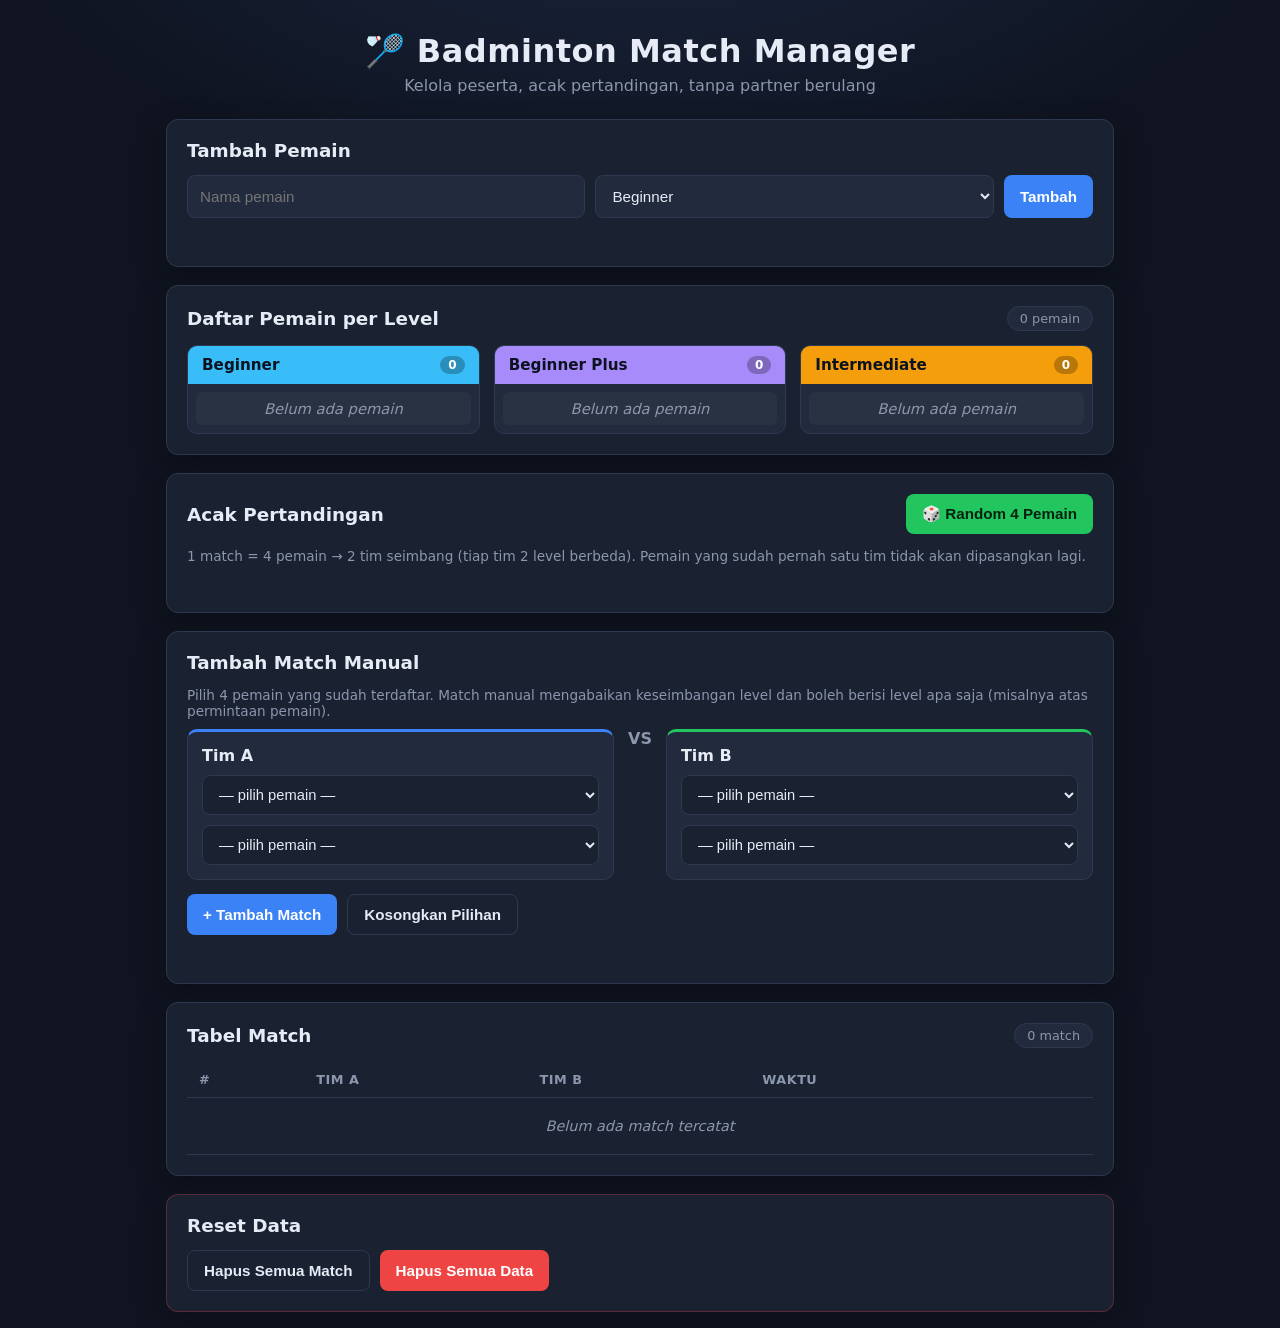
==== index.html @ 167b648d "Add files via upload" ====
<!DOCTYPE html>
<html lang="id">
<head>
  <meta charset="UTF-8" />
  <meta name="viewport" content="width=device-width, initial-scale=1.0" />
  <title>Badminton Match Manager</title>

  <!-- PWA -->
  <link rel="manifest" href="./manifest.json" />
  <meta name="theme-color" content="#0f1420" />
  <meta name="mobile-web-app-capable" content="yes" />
  <meta name="apple-mobile-web-app-capable" content="yes" />
  <meta name="apple-mobile-web-app-status-bar-style" content="black-translucent" />
  <meta name="apple-mobile-web-app-title" content="Badminton" />
  <link rel="apple-touch-icon" href="./icon-192.png" />
  <link rel="icon" type="image/png" href="./icon-192.png" />

  <link rel="stylesheet" href="styles.css" />
</head>
<body>
  <header class="app-header">
    <h1>🏸 Badminton Match Manager</h1>
    <p class="subtitle">Kelola peserta, acak pertandingan, tanpa partner berulang</p>
  </header>

  <main class="container">
    <!-- ====== FORM TAMBAH PEMAIN ====== -->
    <section class="card">
      <h2>Tambah Pemain</h2>
      <form id="player-form" class="player-form">
        <input
          type="text"
          id="player-name"
          placeholder="Nama pemain"
          autocomplete="off"
          required
        />
        <select id="player-level" required>
          <option value="Beginner">Beginner</option>
          <option value="Beginner Plus">Beginner Plus</option>
          <option value="Intermediate">Intermediate</option>
        </select>
        <button type="submit" class="btn btn-primary">Tambah</button>
      </form>
      <p id="form-message" class="form-message"></p>
    </section>

    <!-- ====== TABEL PEMAIN PER LEVEL ====== -->
    <section class="card">
      <div class="section-head">
        <h2>Daftar Pemain per Level</h2>
        <span id="player-count" class="pill">0 pemain</span>
      </div>
      <div class="levels-grid" id="levels-grid">
        <!-- diisi oleh JS -->
      </div>
    </section>

    <!-- ====== KONTROL RANDOM MATCH ====== -->
    <section class="card">
      <div class="section-head">
        <h2>Acak Pertandingan</h2>
        <button id="random-btn" class="btn btn-accent">🎲 Random 4 Pemain</button>
      </div>
      <p class="hint">
        1 match = 4 pemain → 2 tim seimbang (tiap tim 2 level berbeda).
        Pemain yang sudah pernah satu tim tidak akan dipasangkan lagi.
      </p>
      <p id="random-message" class="form-message"></p>

      <div id="match-preview" class="match-preview hidden">
        <div class="team team-a">
          <h3>Tim A</h3>
          <ul id="team-a-list"></ul>
        </div>
        <div class="vs">VS</div>
        <div class="team team-b">
          <h3>Tim B</h3>
          <ul id="team-b-list"></ul>
        </div>
      </div>
      <div id="match-confirm" class="match-confirm hidden">
        <button id="save-match-btn" class="btn btn-primary">✓ Simpan Match</button>
        <button id="reroll-btn" class="btn btn-ghost">↻ Acak Lagi</button>
      </div>
    </section>

    <!-- ====== ADD MATCH MANUAL ====== -->
    <section class="card">
      <h2>Tambah Match Manual</h2>
      <p class="hint">
        Pilih 4 pemain yang sudah terdaftar. Match manual mengabaikan keseimbangan level
        dan boleh berisi level apa saja (misalnya atas permintaan pemain).
      </p>
      <div class="manual-grid">
        <div class="manual-team manual-team-a">
          <h3>Tim A</h3>
          <select class="manual-select" id="manual-a1"></select>
          <select class="manual-select" id="manual-a2"></select>
        </div>
        <div class="vs">VS</div>
        <div class="manual-team manual-team-b">
          <h3>Tim B</h3>
          <select class="manual-select" id="manual-b1"></select>
          <select class="manual-select" id="manual-b2"></select>
        </div>
      </div>
      <div class="manual-actions">
        <button id="manual-add-btn" class="btn btn-primary">+ Tambah Match</button>
        <button id="manual-clear-btn" class="btn btn-ghost">Kosongkan Pilihan</button>
      </div>
      <p id="manual-message" class="form-message"></p>
    </section>

    <!-- ====== TABEL MATCH ====== -->
    <section class="card">
      <div class="section-head">
        <h2>Tabel Match</h2>
        <span id="match-count" class="pill">0 match</span>
      </div>
      <div class="table-wrap">
        <table class="match-table">
          <thead>
            <tr>
              <th>#</th>
              <th>Tim A</th>
              <th>Tim B</th>
              <th>Waktu</th>
              <th></th>
            </tr>
          </thead>
          <tbody id="match-tbody">
            <!-- diisi oleh JS -->
          </tbody>
        </table>
      </div>
    </section>

    <!-- ====== RESET ====== -->
    <section class="card danger-zone">
      <div class="section-head">
        <h2>Reset Data</h2>
      </div>
      <div class="reset-buttons">
        <button id="reset-matches-btn" class="btn btn-ghost">Hapus Semua Match</button>
        <button id="reset-all-btn" class="btn btn-danger">Hapus Semua Data</button>
      </div>
    </section>
  </main>

  <script src="app.js"></script>

  <!-- Registrasi service worker untuk dukungan offline (PWA). -->
  <script>
    if ("serviceWorker" in navigator) {
      window.addEventListener("load", () => {
        navigator.serviceWorker
          .register("./service-worker.js")
          .catch((err) => console.warn("Service worker gagal didaftarkan:", err));
      });
    }
  </script>
</body>
</html>
---- styles.css ----
:root {
  --bg: #0f1420;
  --card: #1a2130;
  --card-2: #222b3d;
  --border: #2d394f;
  --text: #e6ebf5;
  --muted: #8b97ad;
  --primary: #3b82f6;
  --primary-dark: #2563eb;
  --accent: #22c55e;
  --accent-dark: #16a34a;
  --danger: #ef4444;
  --beginner: #38bdf8;
  --beginner-plus: #a78bfa;
  --intermediate: #f59e0b;
  --radius: 12px;
}

* { box-sizing: border-box; }

body {
  margin: 0;
  font-family: "Segoe UI", system-ui, -apple-system, sans-serif;
  background: radial-gradient(1200px 600px at 50% -10%, #1b2740 0%, var(--bg) 55%);
  color: var(--text);
  min-height: 100vh;
}

.app-header {
  text-align: center;
  padding: 32px 16px 8px;
}
.app-header h1 {
  margin: 0;
  font-size: 2rem;
  letter-spacing: 0.5px;
}
.subtitle {
  color: var(--muted);
  margin: 6px 0 0;
}

.container {
  max-width: 980px;
  margin: 0 auto;
  padding: 16px;
  display: flex;
  flex-direction: column;
  gap: 18px;
}

.card {
  background: var(--card);
  border: 1px solid var(--border);
  border-radius: var(--radius);
  padding: 20px;
  box-shadow: 0 10px 30px rgba(0, 0, 0, 0.25);
}
.card h2 {
  margin: 0 0 14px;
  font-size: 1.15rem;
}

.section-head {
  display: flex;
  align-items: center;
  justify-content: space-between;
  gap: 12px;
  flex-wrap: wrap;
  margin-bottom: 14px;
}
.section-head h2 { margin: 0; }

/* ---------- Form ---------- */
.player-form {
  display: flex;
  gap: 10px;
  flex-wrap: wrap;
}
.player-form input,
.player-form select {
  flex: 1 1 180px;
  padding: 11px 12px;
  border-radius: 8px;
  border: 1px solid var(--border);
  background: var(--card-2);
  color: var(--text);
  font-size: 0.95rem;
}
.player-form input:focus,
.player-form select:focus {
  outline: none;
  border-color: var(--primary);
}

/* ---------- Buttons ---------- */
.btn {
  border: none;
  border-radius: 8px;
  padding: 11px 16px;
  font-size: 0.95rem;
  font-weight: 600;
  cursor: pointer;
  transition: transform 0.05s ease, background 0.15s ease, opacity 0.15s ease;
}
.btn:active { transform: translateY(1px); }
.btn-primary { background: var(--primary); color: #fff; }
.btn-primary:hover { background: var(--primary-dark); }
.btn-accent { background: var(--accent); color: #06220f; }
.btn-accent:hover { background: var(--accent-dark); color: #fff; }
.btn-ghost {
  background: transparent;
  color: var(--text);
  border: 1px solid var(--border);
}
.btn-ghost:hover { background: var(--card-2); }
.btn-danger { background: var(--danger); color: #fff; }
.btn-danger:hover { opacity: 0.9; }

.form-message {
  margin: 10px 0 0;
  min-height: 18px;
  font-size: 0.88rem;
}
.form-message.error { color: #fca5a5; }
.form-message.success { color: #86efac; }

.hint {
  color: var(--muted);
  font-size: 0.85rem;
  margin: 0 0 10px;
}

.pill {
  background: var(--card-2);
  border: 1px solid var(--border);
  color: var(--muted);
  padding: 4px 12px;
  border-radius: 999px;
  font-size: 0.8rem;
}

/* ---------- Levels grid ---------- */
.levels-grid {
  display: grid;
  grid-template-columns: repeat(auto-fit, minmax(240px, 1fr));
  gap: 14px;
}
.level-col {
  background: var(--card-2);
  border: 1px solid var(--border);
  border-radius: 10px;
  overflow: hidden;
}
.level-col-head {
  padding: 10px 14px;
  font-weight: 700;
  font-size: 0.95rem;
  display: flex;
  justify-content: space-between;
  align-items: center;
  color: #0b1220;
}
.level-col-head .count {
  font-size: 0.75rem;
  background: rgba(0,0,0,0.25);
  color: #fff;
  padding: 2px 8px;
  border-radius: 999px;
}
.level-Beginner .level-col-head { background: var(--beginner); }
.level-BeginnerPlus .level-col-head { background: var(--beginner-plus); }
.level-Intermediate .level-col-head { background: var(--intermediate); }

.level-col ul {
  list-style: none;
  margin: 0;
  padding: 8px;
  min-height: 40px;
}
.level-col li {
  display: flex;
  justify-content: space-between;
  align-items: center;
  gap: 8px;
  padding: 8px 10px;
  border-radius: 6px;
  font-size: 0.92rem;
}
.level-col li:nth-child(odd) { background: rgba(255,255,255,0.03); }
.player-name {
  overflow: hidden;
  text-overflow: ellipsis;
  white-space: nowrap;
}
.player-meta {
  display: flex;
  align-items: center;
  gap: 6px;
  flex-shrink: 0;
}
.play-count {
  font-size: 0.72rem;
  font-weight: 700;
  color: var(--text);
  background: rgba(255, 255, 255, 0.08);
  border: 1px solid var(--border);
  padding: 2px 8px;
  border-radius: 999px;
  white-space: nowrap;
}
.level-col .empty {
  color: var(--muted);
  font-style: italic;
  justify-content: center;
}
.remove-player {
  background: transparent;
  border: none;
  color: var(--danger);
  cursor: pointer;
  font-size: 1rem;
  line-height: 1;
  padding: 2px 6px;
  border-radius: 4px;
}
.remove-player:hover { background: rgba(239,68,68,0.15); }

/* ---------- Match preview ---------- */
.match-preview {
  display: grid;
  grid-template-columns: 1fr auto 1fr;
  align-items: center;
  gap: 14px;
  margin-top: 8px;
}
.team {
  background: var(--card-2);
  border: 1px solid var(--border);
  border-radius: 10px;
  padding: 14px;
}
.team h3 { margin: 0 0 10px; font-size: 1rem; }
.team-a { border-top: 3px solid var(--primary); }
.team-b { border-top: 3px solid var(--accent); }
.team ul { list-style: none; margin: 0; padding: 0; }
.team li {
  padding: 7px 0;
  display: flex;
  justify-content: space-between;
  gap: 8px;
  border-bottom: 1px dashed var(--border);
}
.team li:last-child { border-bottom: none; }
.vs {
  font-weight: 800;
  color: var(--muted);
  text-align: center;
}
.badge {
  font-size: 0.72rem;
  padding: 2px 8px;
  border-radius: 999px;
  color: #0b1220;
  font-weight: 700;
  white-space: nowrap;
}
.badge-Beginner { background: var(--beginner); }
.badge-BeginnerPlus { background: var(--beginner-plus); }
.badge-Intermediate { background: var(--intermediate); }

.match-confirm {
  display: flex;
  gap: 10px;
  margin-top: 14px;
}

/* ---------- Add match manual ---------- */
.manual-grid {
  display: grid;
  grid-template-columns: 1fr auto 1fr;
  align-items: start;
  gap: 14px;
  margin-top: 8px;
}
.manual-team {
  background: var(--card-2);
  border: 1px solid var(--border);
  border-radius: 10px;
  padding: 14px;
  display: flex;
  flex-direction: column;
  gap: 10px;
}
.manual-team h3 { margin: 0; font-size: 1rem; }
.manual-team-a { border-top: 3px solid var(--primary); }
.manual-team-b { border-top: 3px solid var(--accent); }
.manual-select {
  padding: 10px 12px;
  border-radius: 8px;
  border: 1px solid var(--border);
  background: var(--card);
  color: var(--text);
  font-size: 0.92rem;
}
.manual-select:focus { outline: none; border-color: var(--primary); }
.manual-actions {
  display: flex;
  gap: 10px;
  margin-top: 14px;
  flex-wrap: wrap;
}
@media (max-width: 560px) {
  .manual-grid { grid-template-columns: 1fr; }
}

/* ---------- Match table ---------- */
.table-wrap { overflow-x: auto; }
.match-table {
  width: 100%;
  border-collapse: collapse;
  font-size: 0.9rem;
}
.match-table th,
.match-table td {
  text-align: left;
  padding: 10px 12px;
  border-bottom: 1px solid var(--border);
  vertical-align: top;
}
.match-table th {
  color: var(--muted);
  font-weight: 600;
  font-size: 0.8rem;
  text-transform: uppercase;
  letter-spacing: 0.5px;
}
.match-table tbody tr:hover { background: rgba(255,255,255,0.02); }
.team-cell span { display: block; }
.delete-match {
  background: transparent;
  border: none;
  color: var(--danger);
  cursor: pointer;
  font-size: 1rem;
}
.delete-match:hover { text-decoration: underline; }

.empty-row td {
  text-align: center;
  color: var(--muted);
  font-style: italic;
  padding: 20px;
}

/* ---------- Reset ---------- */
.danger-zone { border-color: rgba(239,68,68,0.3); }
.reset-buttons { display: flex; gap: 10px; flex-wrap: wrap; }

.hidden { display: none !important; }

@media (max-width: 560px) {
  .match-preview { grid-template-columns: 1fr; }
  .vs { padding: 6px 0; }
}
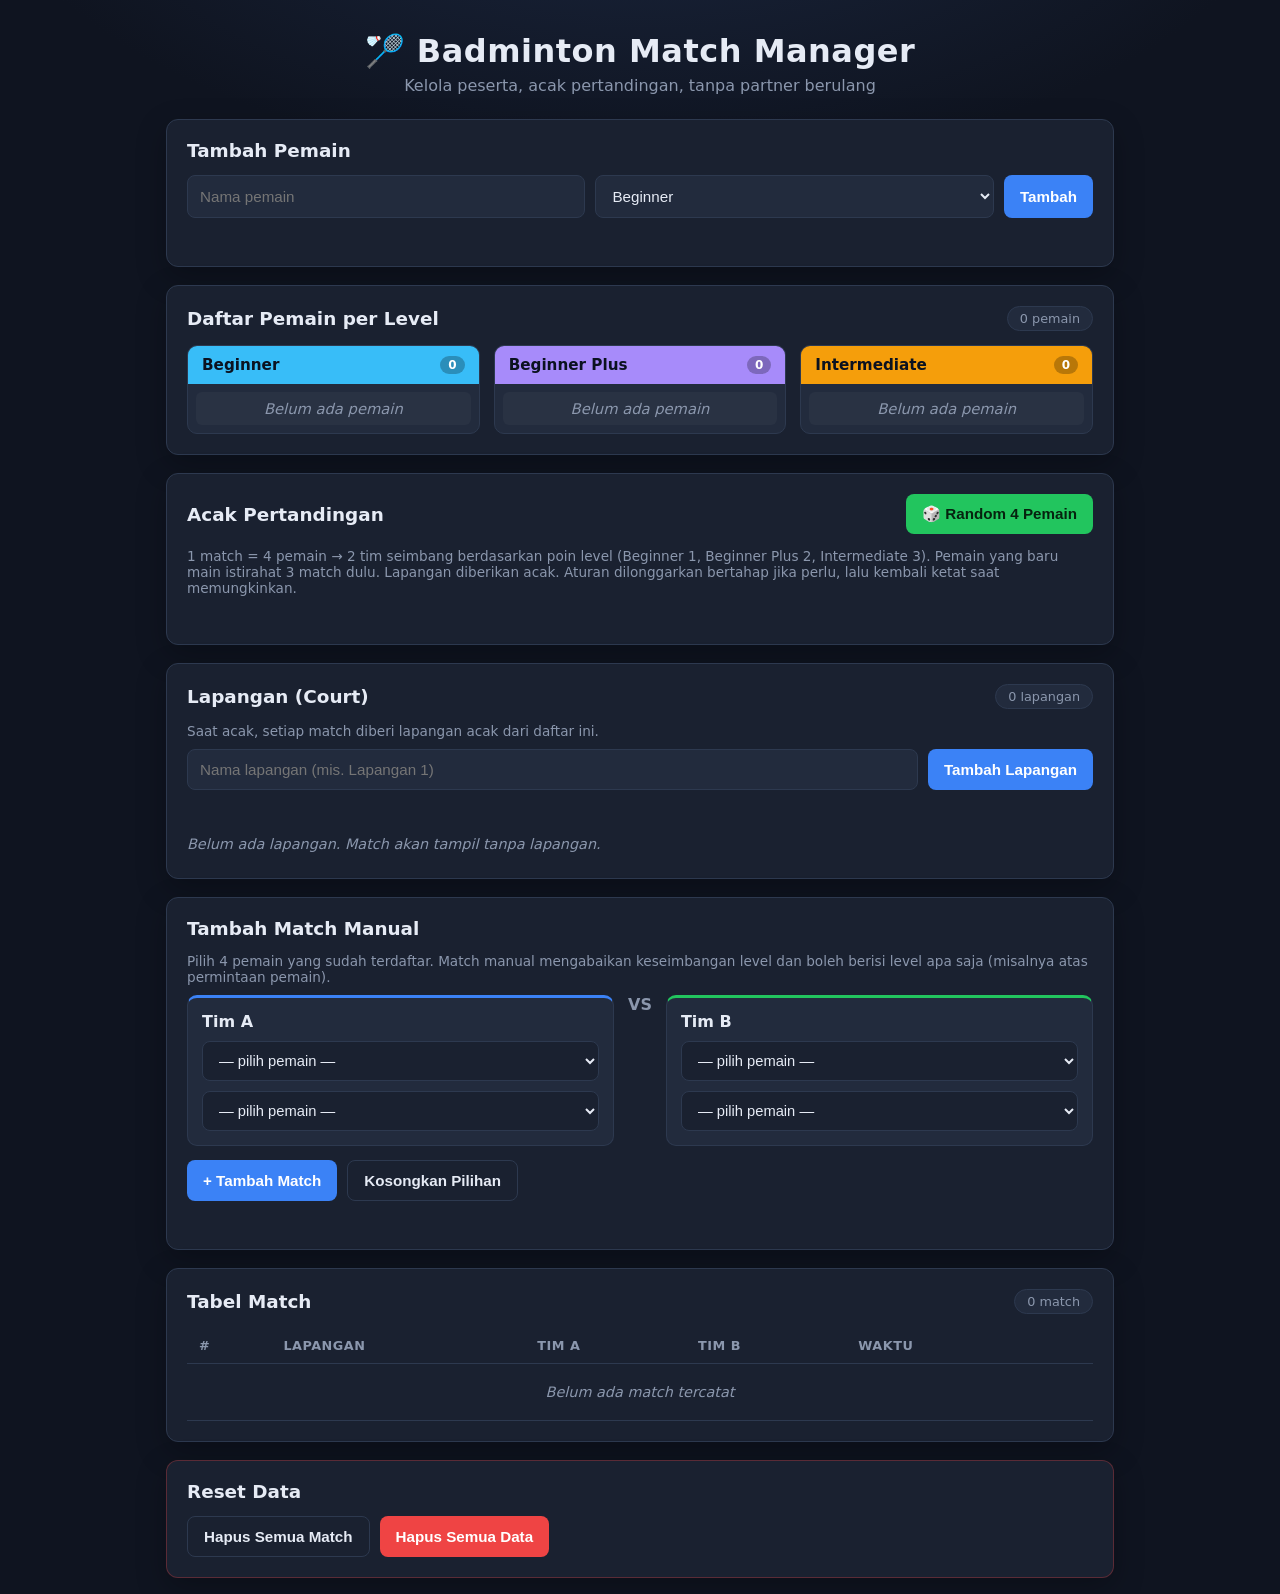
==== commit f82e311d: "Add files via upload" ====
--- a/index.html
+++ b/index.html
@@ -63,8 +63,10 @@
         <button id="random-btn" class="btn btn-accent">🎲 Random 4 Pemain</button>
       </div>
       <p class="hint">
-        1 match = 4 pemain → 2 tim seimbang (tiap tim 2 level berbeda).
-        Pemain yang sudah pernah satu tim tidak akan dipasangkan lagi.
+        1 match = 4 pemain → 2 tim seimbang berdasarkan poin level
+        (Beginner 1, Beginner Plus 2, Intermediate 3). Pemain yang baru main
+        istirahat 3 match dulu. Lapangan diberikan acak. Aturan dilonggarkan
+        bertahap jika perlu, lalu kembali ketat saat memungkinkan.
       </p>
       <p id="random-message" class="form-message"></p>
 
@@ -83,6 +85,29 @@
         <button id="save-match-btn" class="btn btn-primary">✓ Simpan Match</button>
         <button id="reroll-btn" class="btn btn-ghost">↻ Acak Lagi</button>
       </div>
+    </section>
+
+    <!-- ====== LAPANGAN (COURTS) ====== -->
+    <section class="card">
+      <div class="section-head">
+        <h2>Lapangan (Court)</h2>
+        <span id="court-count" class="pill">0 lapangan</span>
+      </div>
+      <p class="hint">
+        Saat acak, setiap match diberi lapangan acak dari daftar ini.
+      </p>
+      <form id="court-form" class="player-form">
+        <input
+          type="text"
+          id="court-name"
+          placeholder="Nama lapangan (mis. Lapangan 1)"
+          autocomplete="off"
+          required
+        />
+        <button type="submit" class="btn btn-primary">Tambah Lapangan</button>
+      </form>
+      <p id="court-message" class="form-message"></p>
+      <ul id="court-list" class="court-list"></ul>
     </section>
 
     <!-- ====== ADD MATCH MANUAL ====== -->
@@ -123,6 +148,7 @@
           <thead>
             <tr>
               <th>#</th>
+              <th>Lapangan</th>
               <th>Tim A</th>
               <th>Tim B</th>
               <th>Waktu</th>
--- a/styles.css
+++ b/styles.css
@@ -314,6 +314,72 @@
   .manual-grid { grid-template-columns: 1fr; }
 }
 
+/* ---------- Courts ---------- */
+.court-list {
+  list-style: none;
+  margin: 12px 0 0;
+  padding: 0;
+  display: flex;
+  flex-wrap: wrap;
+  gap: 8px;
+}
+.court-list li {
+  display: flex;
+  align-items: center;
+  gap: 8px;
+  background: var(--card-2);
+  border: 1px solid var(--border);
+  border-radius: 999px;
+  padding: 6px 6px 6px 14px;
+  font-size: 0.9rem;
+}
+.court-list .empty {
+  background: transparent;
+  border: none;
+  color: var(--muted);
+  font-style: italic;
+  padding: 6px 0;
+}
+.court-list .remove-court {
+  background: transparent;
+  border: none;
+  color: var(--danger);
+  cursor: pointer;
+  font-size: 1rem;
+  line-height: 1;
+  padding: 2px 6px;
+  border-radius: 999px;
+}
+.court-list .remove-court:hover { background: rgba(239,68,68,0.15); }
+
+/* ---------- Court cell + copy button in match table ---------- */
+.court-tag {
+  display: inline-block;
+  background: rgba(59,130,246,0.15);
+  border: 1px solid var(--primary);
+  color: #cfe0ff;
+  padding: 2px 10px;
+  border-radius: 999px;
+  font-size: 0.8rem;
+  font-weight: 700;
+  white-space: nowrap;
+}
+.copy-match {
+  background: transparent;
+  border: 1px solid var(--border);
+  color: var(--text);
+  cursor: pointer;
+  font-size: 0.82rem;
+  padding: 4px 10px;
+  border-radius: 6px;
+  margin-right: 6px;
+}
+.copy-match:hover { background: var(--card-2); }
+.copy-match.copied {
+  border-color: var(--accent);
+  color: #86efac;
+}
+
 /* ---------- Match table ---------- */
 .table-wrap { overflow-x: auto; }
 .match-table {
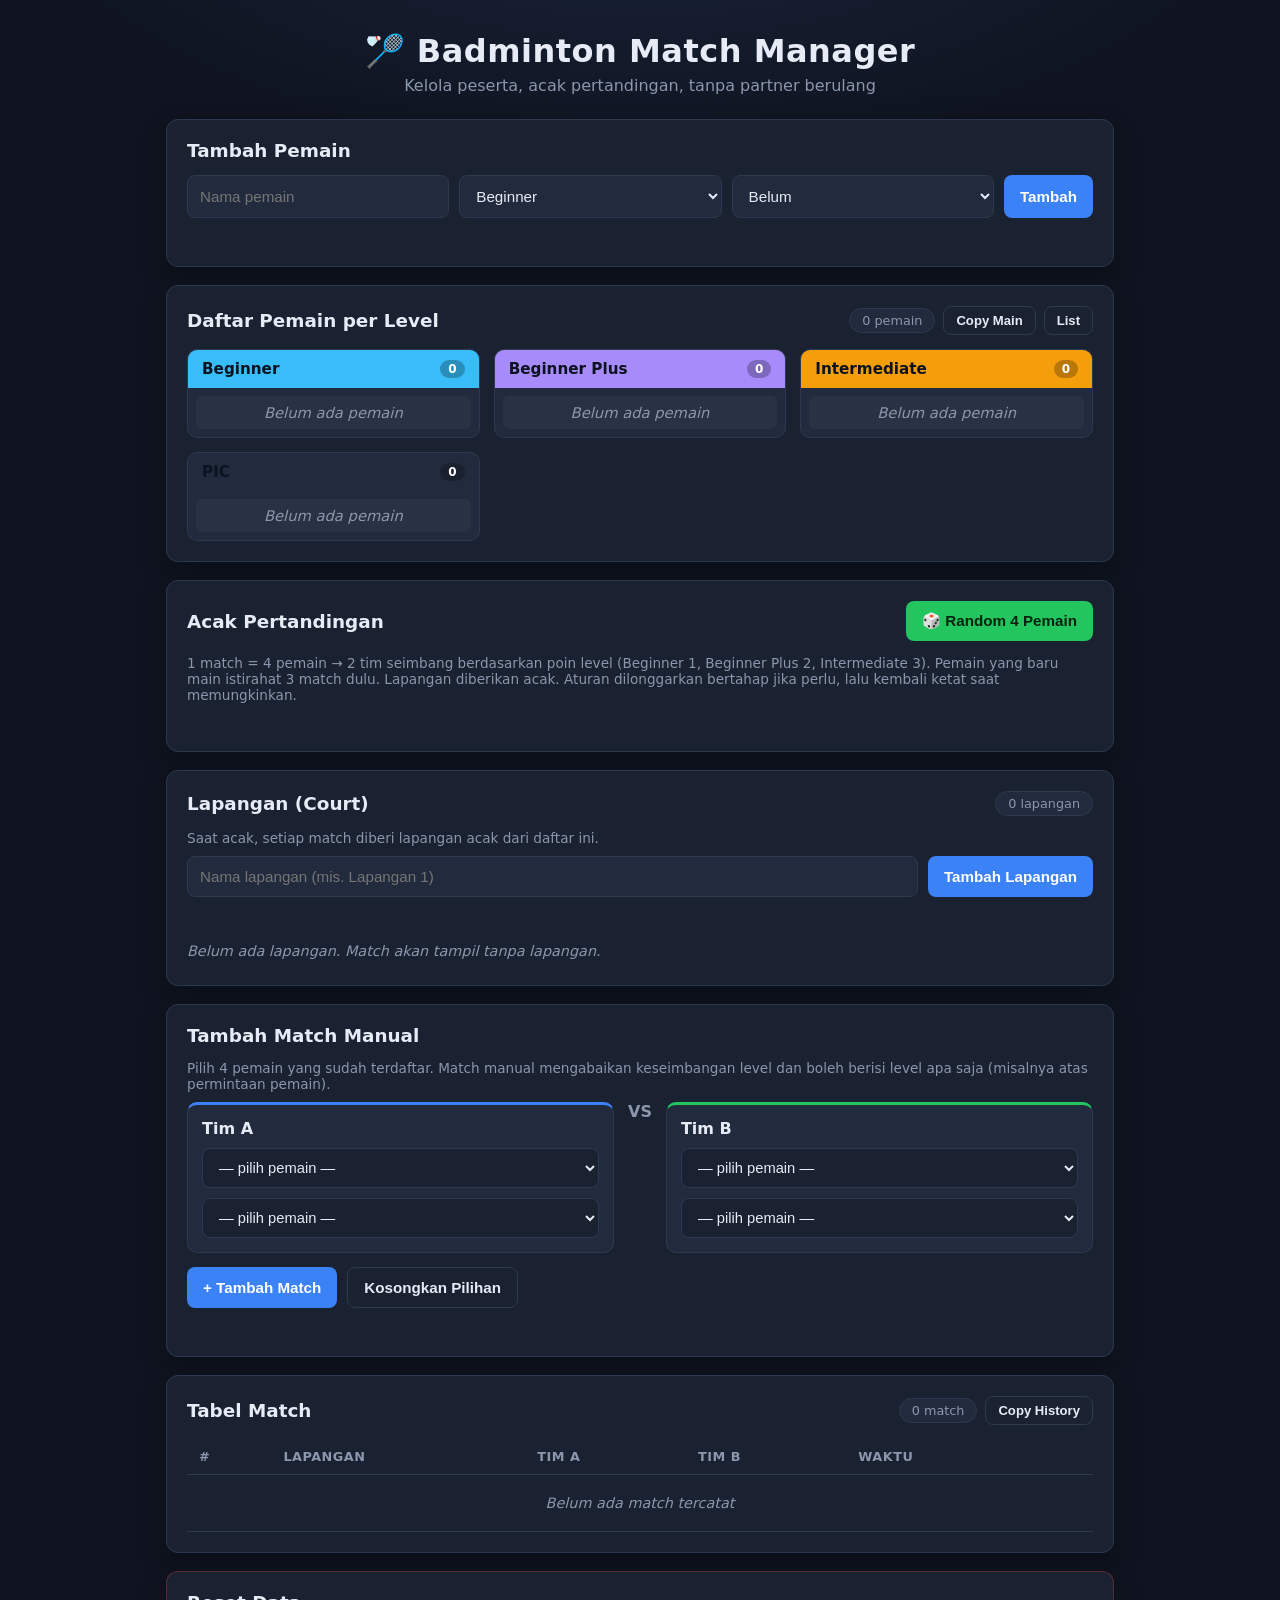
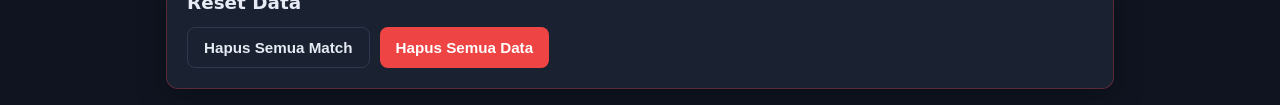
==== commit c02e934d: "Add files via upload" ====
--- a/index.html
+++ b/index.html
@@ -39,6 +39,11 @@
           <option value="Beginner">Beginner</option>
           <option value="Beginner Plus">Beginner Plus</option>
           <option value="Intermediate">Intermediate</option>
+          <option value="PIC">PIC</option>
+        </select>
+        <select id="player-paid" title="Status bayar">
+          <option value="Belum">Belum</option>
+          <option value="Lunas">Lunas</option>
         </select>
         <button type="submit" class="btn btn-primary">Tambah</button>
       </form>
@@ -49,7 +54,11 @@
     <section class="card">
       <div class="section-head">
         <h2>Daftar Pemain per Level</h2>
-        <span id="player-count" class="pill">0 pemain</span>
+        <span class="section-actions">
+          <span id="player-count" class="pill">0 pemain</span>
+          <button id="copy-all-btn" class="btn btn-ghost">Copy Main</button>
+          <button id="list-btn" class="btn btn-ghost">List</button>
+        </span>
       </div>
       <div class="levels-grid" id="levels-grid">
         <!-- diisi oleh JS -->
@@ -141,7 +150,10 @@
     <section class="card">
       <div class="section-head">
         <h2>Tabel Match</h2>
-        <span id="match-count" class="pill">0 match</span>
+        <span class="section-actions">
+          <span id="match-count" class="pill">0 match</span>
+          <button id="copy-history-btn" class="btn btn-ghost">Copy History</button>
+        </span>
       </div>
       <div class="table-wrap">
         <table class="match-table">
--- a/styles.css
+++ b/styles.css
@@ -209,6 +209,51 @@
   border-radius: 999px;
   white-space: nowrap;
 }
+.player-level-select,
+.player-paid-select {
+  font-size: 0.72rem;
+  color: var(--text);
+  background: var(--card);
+  border: 1px solid var(--border);
+  border-radius: 6px;
+  padding: 2px 4px;
+  max-width: 120px;
+}
+.player-level-select:focus,
+.player-paid-select:focus { outline: none; border-color: var(--primary); }
+.player-paid-select.paid-lunas {
+  border-color: var(--accent);
+  color: #86efac;
+}
+.section-actions {
+  display: flex;
+  align-items: center;
+  gap: 8px;
+  flex-wrap: wrap;
+}
+.section-actions .btn { padding: 6px 12px; font-size: 0.82rem; }
+.edit-match, .save-edit-match, .cancel-edit-match {
+  background: transparent;
+  border: 1px solid var(--border);
+  color: var(--text);
+  cursor: pointer;
+  font-size: 0.82rem;
+  padding: 4px 10px;
+  border-radius: 6px;
+  margin-right: 6px;
+}
+.edit-match:hover, .save-edit-match:hover, .cancel-edit-match:hover { background: var(--card-2); }
+.save-edit-match { border-color: var(--accent); color: #86efac; }
+.edit-p, .edit-court {
+  font-size: 0.82rem;
+  color: var(--text);
+  background: var(--card);
+  border: 1px solid var(--border);
+  border-radius: 6px;
+  padding: 3px 6px;
+  margin: 2px 0;
+  width: 100%;
+}
 .level-col .empty {
   color: var(--muted);
   font-style: italic;
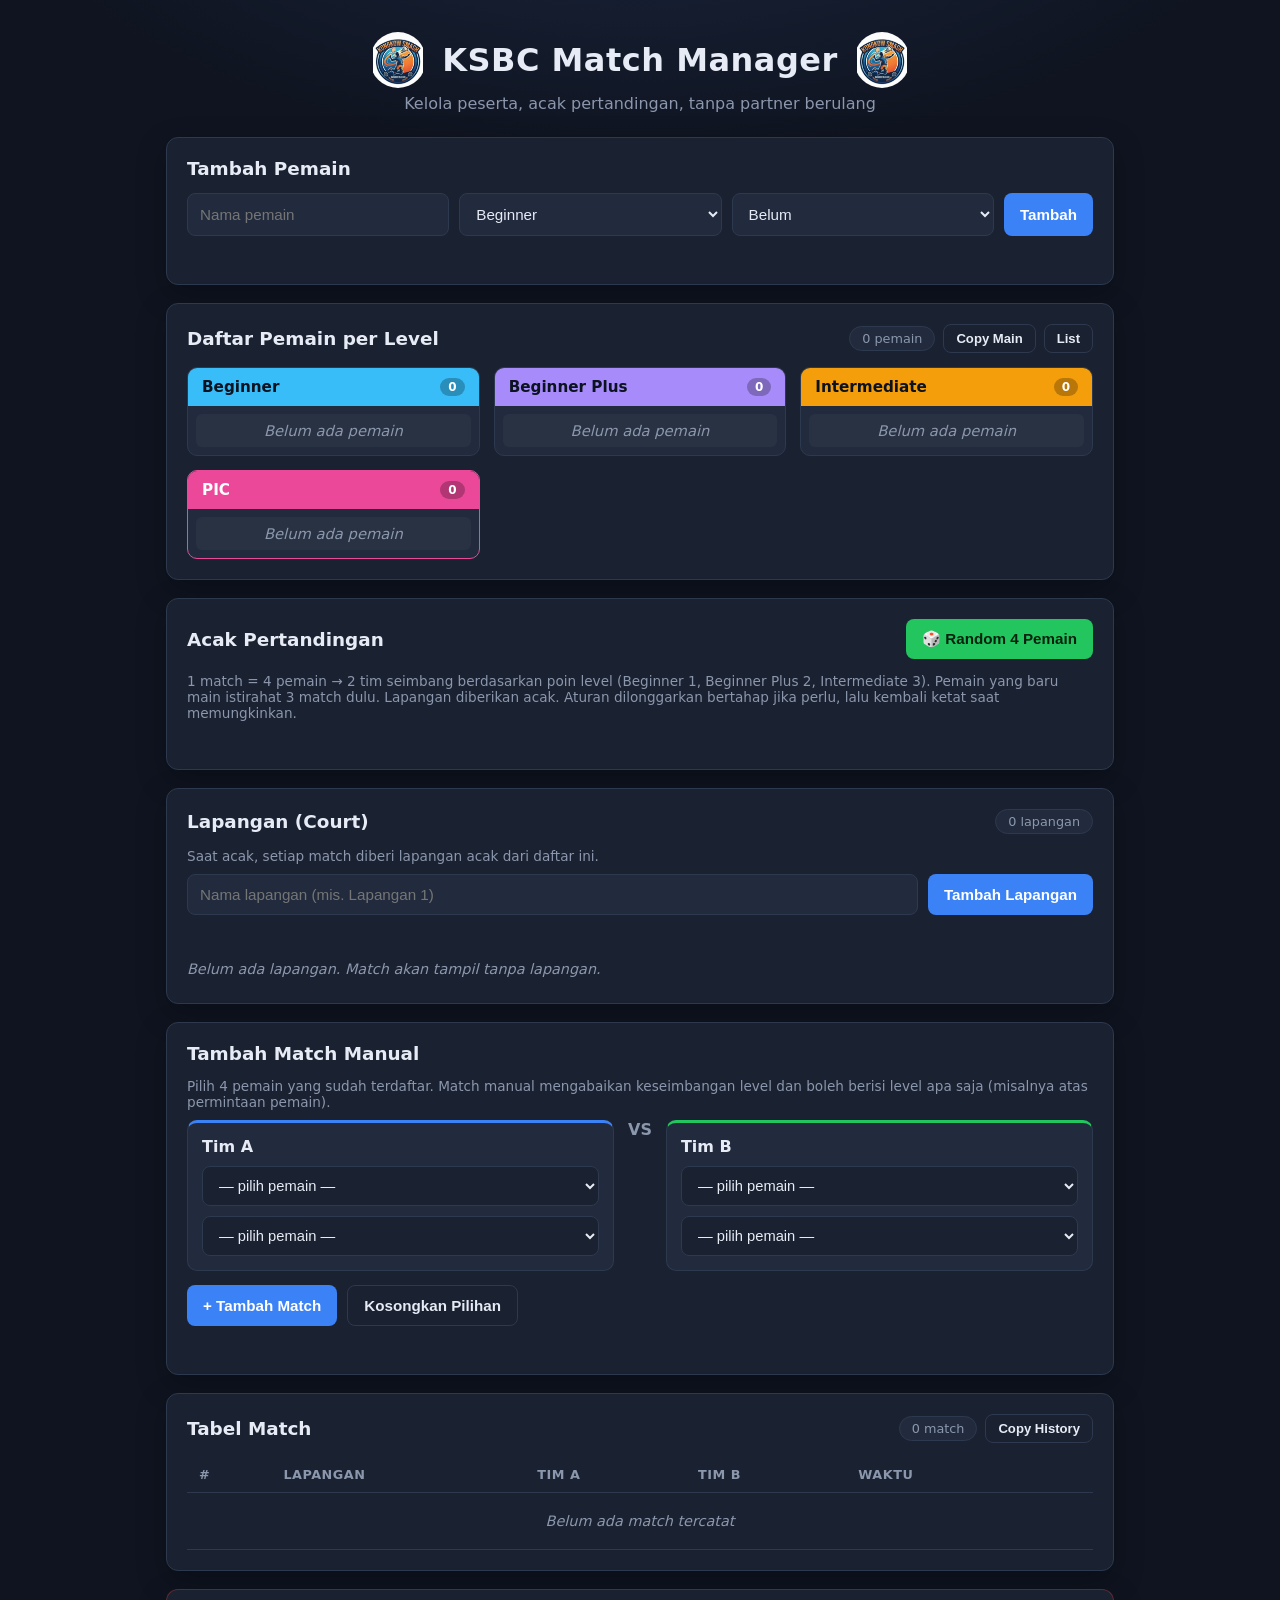
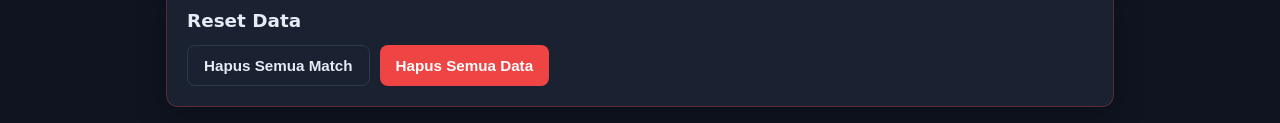
==== commit b9d62454: "Add files via upload" ====
--- a/index.html
+++ b/index.html
@@ -3,7 +3,7 @@
 <head>
   <meta charset="UTF-8" />
   <meta name="viewport" content="width=device-width, initial-scale=1.0" />
-  <title>Badminton Match Manager</title>
+  <title>KSBC Match Manager</title>
 
   <!-- PWA -->
   <link rel="manifest" href="./manifest.json" />
@@ -19,7 +19,11 @@
 </head>
 <body>
   <header class="app-header">
-    <h1>🏸 Badminton Match Manager</h1>
+    <div class="header-title">
+      <img src="ksbc.png" alt="KSBC" class="header-logo" />
+      <h1>KSBC Match Manager</h1>
+      <img src="ksbc.png" alt="KSBC" class="header-logo" />
+    </div>
     <p class="subtitle">Kelola peserta, acak pertandingan, tanpa partner berulang</p>
   </header>
 
--- a/styles.css
+++ b/styles.css
@@ -13,6 +13,7 @@
   --beginner: #38bdf8;
   --beginner-plus: #a78bfa;
   --intermediate: #f59e0b;
+  --pic: #ec4899;
   --radius: 12px;
 }
 
@@ -34,6 +35,25 @@
   margin: 0;
   font-size: 2rem;
   letter-spacing: 0.5px;
+}
+.header-title {
+  display: flex;
+  align-items: center;
+  justify-content: center;
+  gap: 16px;
+  flex-wrap: wrap;
+}
+.header-logo {
+  width: 56px;
+  height: 56px;
+  object-fit: contain;
+  border-radius: 50%;
+  flex-shrink: 0;
+}
+@media (max-width: 560px) {
+  .app-header h1 { font-size: 1.4rem; }
+  .header-logo { width: 42px; height: 42px; }
+  .header-title { gap: 10px; }
 }
 .subtitle {
   color: var(--muted);
@@ -171,6 +191,8 @@
 .level-Beginner .level-col-head { background: var(--beginner); }
 .level-BeginnerPlus .level-col-head { background: var(--beginner-plus); }
 .level-Intermediate .level-col-head { background: var(--intermediate); }
+.level-PIC .level-col-head { background: var(--pic); color: #fff; }
+.level-PIC { border-color: var(--pic); }
 
 .level-col ul {
   list-style: none;
@@ -313,6 +335,7 @@
 .badge-Beginner { background: var(--beginner); }
 .badge-BeginnerPlus { background: var(--beginner-plus); }
 .badge-Intermediate { background: var(--intermediate); }
+.badge-PIC { background: var(--pic); color: #fff; }
 
 .match-confirm {
   display: flex;
@@ -473,4 +496,26 @@
 @media (max-width: 560px) {
   .match-preview { grid-template-columns: 1fr; }
   .vs { padding: 6px 0; }
-}
+
+  /* Daftar pemain: susun tiap baris jadi dua tingkat supaya muat di HP. */
+  .levels-grid { grid-template-columns: 1fr; }
+  .level-col li {
+    flex-direction: column;
+    align-items: stretch;
+    gap: 6px;
+  }
+  .player-name {
+    white-space: normal;      /* nama panjang boleh turun baris, tak terpotong */
+    overflow: visible;
+    font-weight: 600;
+  }
+  .player-meta {
+    flex-wrap: wrap;
+    justify-content: flex-start;
+  }
+  .player-level-select,
+  .player-paid-select {
+    flex: 1 1 auto;
+    max-width: none;          /* dropdown boleh melebar mengisi ruang */
+  }
+}
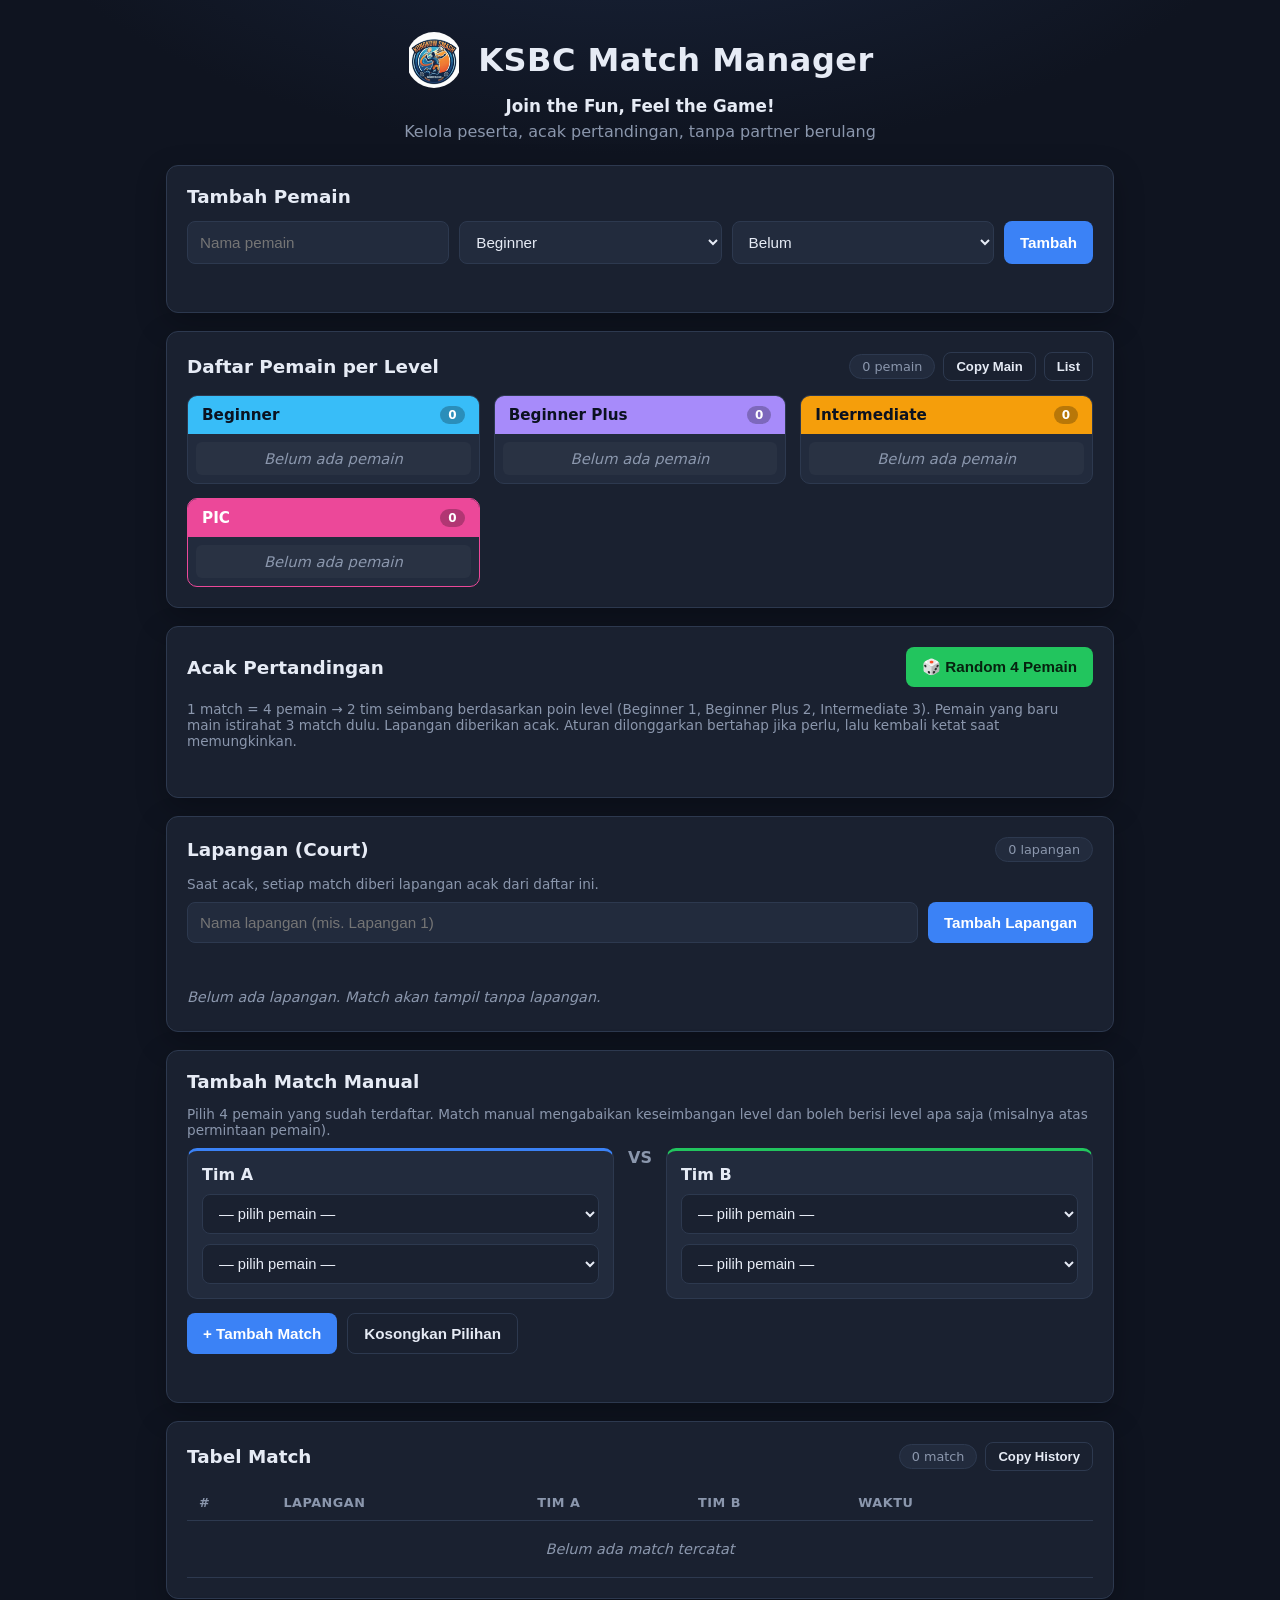
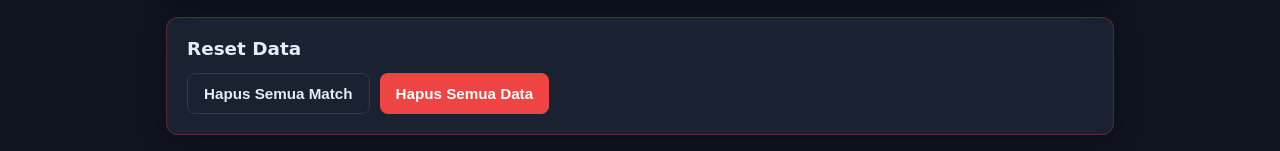
==== commit 58ca0c94: "Add files via upload" ====
--- a/index.html
+++ b/index.html
@@ -11,7 +11,7 @@
   <meta name="mobile-web-app-capable" content="yes" />
   <meta name="apple-mobile-web-app-capable" content="yes" />
   <meta name="apple-mobile-web-app-status-bar-style" content="black-translucent" />
-  <meta name="apple-mobile-web-app-title" content="Badminton" />
+  <meta name="apple-mobile-web-app-title" content="KSBC" />
   <link rel="apple-touch-icon" href="./icon-192.png" />
   <link rel="icon" type="image/png" href="./icon-192.png" />
 
@@ -22,8 +22,8 @@
     <div class="header-title">
       <img src="ksbc.png" alt="KSBC" class="header-logo" />
       <h1>KSBC Match Manager</h1>
-      <img src="ksbc.png" alt="KSBC" class="header-logo" />
     </div>
+    <p class="slogan">Join the Fun, Feel the Game!</p>
     <p class="subtitle">Kelola peserta, acak pertandingan, tanpa partner berulang</p>
   </header>
 
--- a/styles.css
+++ b/styles.css
@@ -55,6 +55,12 @@
   .header-logo { width: 42px; height: 42px; }
   .header-title { gap: 10px; }
 }
+.slogan {
+  font-weight: 800;
+  font-size: 1.05rem;
+  margin: 8px 0 0;
+  color: var(--text);
+}
 .subtitle {
   color: var(--muted);
   margin: 6px 0 0;
@@ -470,7 +476,14 @@
   letter-spacing: 0.5px;
 }
 .match-table tbody tr:hover { background: rgba(255,255,255,0.02); }
-.team-cell span { display: block; }
+.team-cell span {
+  display: flex;
+  align-items: center;
+  justify-content: space-between;
+  gap: 10px;
+  padding: 2px 0;
+}
+.team-cell span .badge { flex-shrink: 0; }
 .delete-match {
   background: transparent;
   border: none;
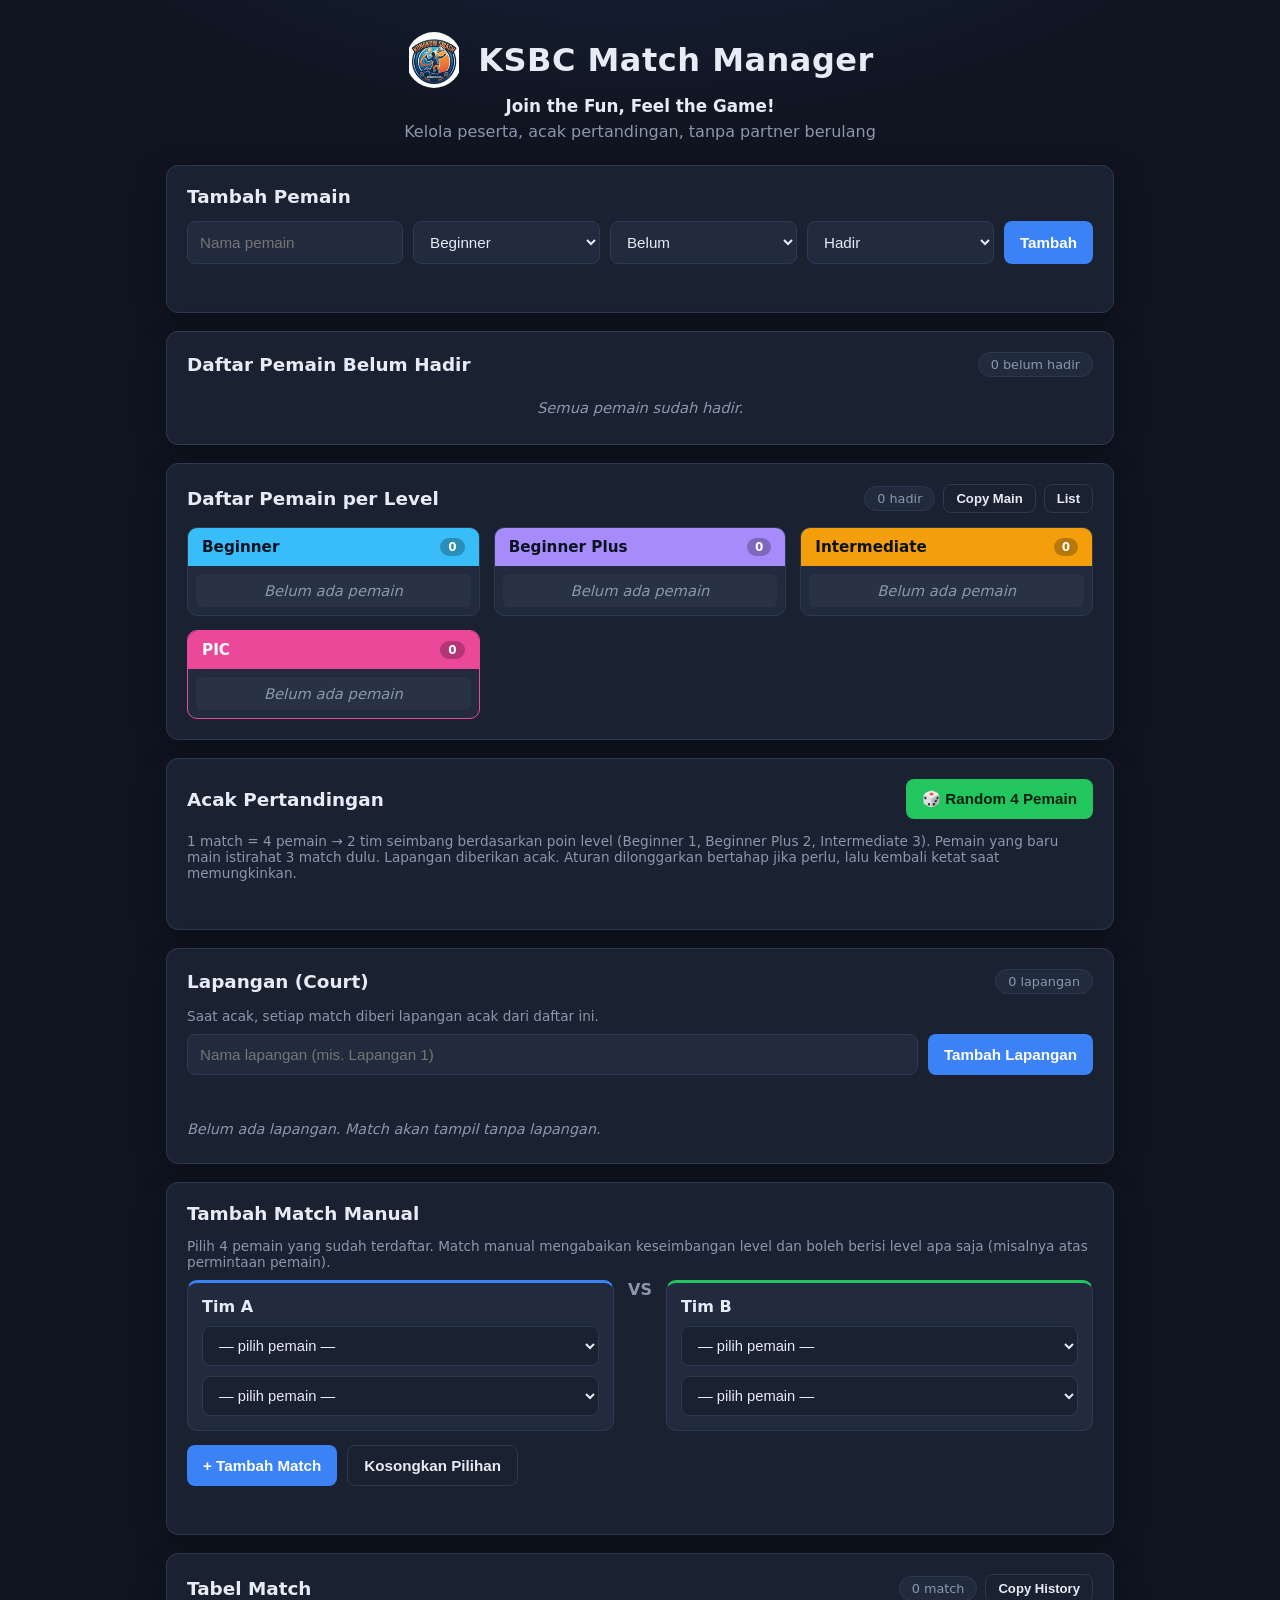
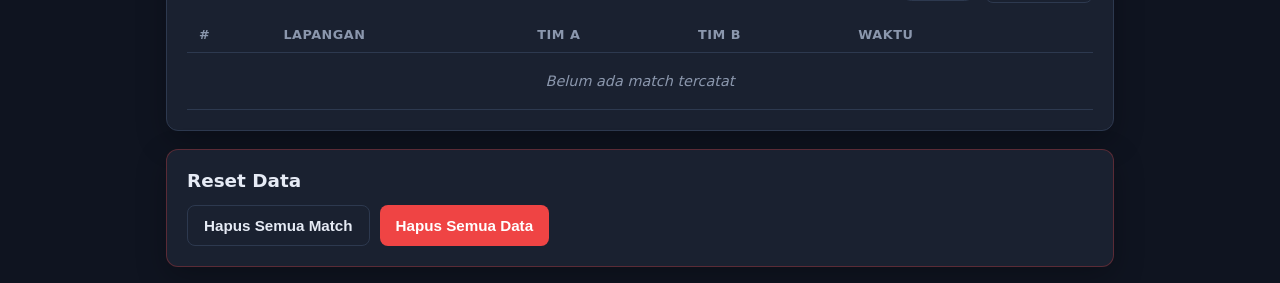
==== commit 83d16318: "Add files via upload" ====
--- a/index.html
+++ b/index.html
@@ -49,9 +49,22 @@
           <option value="Belum">Belum</option>
           <option value="Lunas">Lunas</option>
         </select>
+        <select id="player-attendance" title="Status kehadiran">
+          <option value="Hadir">Hadir</option>
+          <option value="Belum Hadir">Belum Hadir</option>
+        </select>
         <button type="submit" class="btn btn-primary">Tambah</button>
       </form>
       <p id="form-message" class="form-message"></p>
+    </section>
+
+    <!-- ====== DAFTAR PEMAIN BELUM HADIR ====== -->
+    <section class="card">
+      <div class="section-head">
+        <h2>Daftar Pemain Belum Hadir</h2>
+        <span id="absent-count" class="pill">0 belum hadir</span>
+      </div>
+      <ul id="absent-list" class="absent-list"></ul>
     </section>
 
     <!-- ====== TABEL PEMAIN PER LEVEL ====== -->
--- a/styles.css
+++ b/styles.css
@@ -237,6 +237,35 @@
   border-radius: 999px;
   white-space: nowrap;
 }
+.absent-list {
+  list-style: none;
+  margin: 0;
+  padding: 0;
+  display: grid;
+  grid-template-columns: repeat(auto-fill, minmax(220px, 1fr));
+  gap: 8px;
+}
+.absent-list li {
+  display: flex;
+  justify-content: space-between;
+  align-items: center;
+  gap: 8px;
+  background: var(--card-2);
+  border: 1px solid var(--border);
+  border-radius: 8px;
+  padding: 8px 10px;
+  font-size: 0.92rem;
+}
+.absent-list .empty {
+  grid-column: 1 / -1;
+  background: transparent;
+  border: none;
+  color: var(--muted);
+  font-style: italic;
+  justify-content: center;
+}
+.player-att-select.absent { border-color: var(--intermediate); color: #fcd34d; }
+.player-att-select,
 .player-level-select,
 .player-paid-select {
   font-size: 0.72rem;
@@ -526,6 +555,7 @@
     flex-wrap: wrap;
     justify-content: flex-start;
   }
+  .player-att-select,
   .player-level-select,
   .player-paid-select {
     flex: 1 1 auto;
